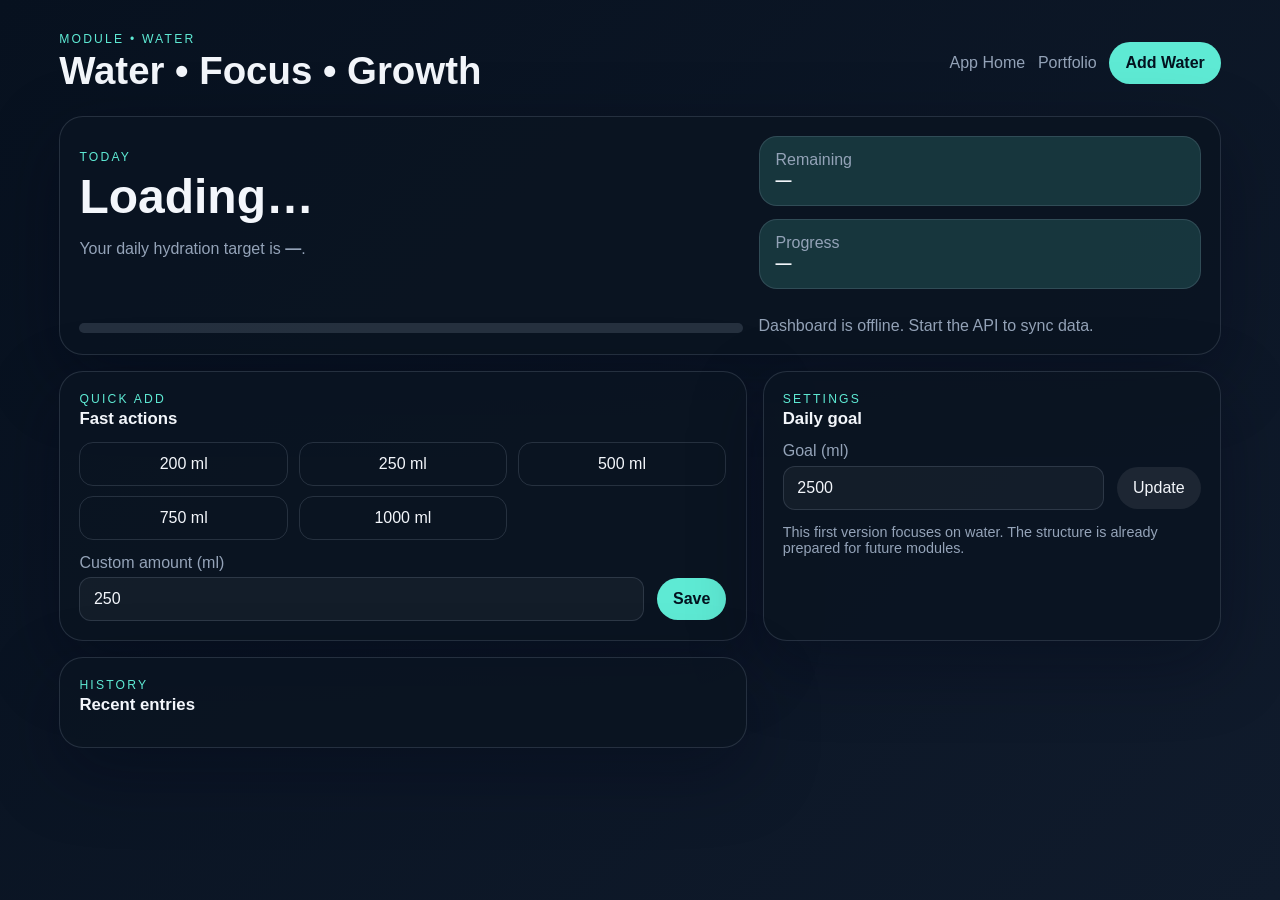
==== dashboard/index.html @ 53e7ea46 "n" ====
<!DOCTYPE html>
<html lang="en">
  <head>
    <meta charset="UTF-8" />
    <meta name="viewport" content="width=device-width, initial-scale=1.0" />
    <title>Water Module | Francisco Samagaio</title>
    <meta name="description" content="A modular personal app module for water tracking and future life metrics." />
    <link rel="stylesheet" href="./styles.css" />
  </head>
  <body>
    <div class="app-shell">
      <header class="topbar">
        <div>
          <p class="eyebrow">Module • Water</p>
          <h1>Water • Focus • Growth</h1>
        </div>
        <div class="topbar-actions">
          <a class="ghost-link" href="../app/">App Home</a>
          <a class="ghost-link" href="../index.html">Portfolio</a>
          <button class="btn btn-primary" id="openModalBtn">Add Water</button>
        </div>
      </header>

      <main class="dashboard-grid">
        <section class="card hero-card">
          <div class="hero-copy">
            <p class="eyebrow">Today</p>
            <h2 id="todayTotal">0 ml</h2>
            <p class="muted">Your daily hydration target is <strong id="goalValue">2500 ml</strong>.</p>
          </div>
          <div class="hero-stats">
            <div>
              <span class="stat-label">Remaining</span>
              <strong id="remainingValue">2500 ml</strong>
            </div>
            <div>
              <span class="stat-label">Progress</span>
              <strong id="percentageValue">0%</strong>
            </div>
          </div>
          <div class="progress-track" aria-label="Water progress">
            <div class="progress-fill" id="progressFill"></div>
          </div>
          <div class="hero-footer">
            <span id="latestEntry">No entries yet.</span>
          </div>
        </section>

        <section class="card">
          <div class="card-header">
            <div>
              <p class="eyebrow">Quick Add</p>
              <h3>Fast actions</h3>
            </div>
          </div>
          <div class="quick-actions" id="quickActions"></div>
          <div class="manual-entry">
            <label for="manualAmount">Custom amount (ml)</label>
            <div class="manual-row">
              <input id="manualAmount" type="number" min="50" step="50" value="250" />
              <button class="btn btn-primary" id="saveManualBtn">Save</button>
            </div>
          </div>
        </section>

        <section class="card">
          <div class="card-header">
            <div>
              <p class="eyebrow">Settings</p>
              <h3>Daily goal</h3>
            </div>
          </div>
          <label for="goalInput">Goal (ml)</label>
          <div class="manual-row">
            <input id="goalInput" type="number" min="500" step="100" value="2500" />
            <button class="btn btn-secondary" id="saveGoalBtn">Update</button>
          </div>
          <p class="muted small">This first version focuses on water. The structure is already prepared for future modules.</p>
        </section>

        <section class="card history-card">
          <div class="card-header">
            <div>
              <p class="eyebrow">History</p>
              <h3>Recent entries</h3>
            </div>
          </div>
          <ul class="history-list" id="historyList"></ul>
        </section>
      </main>
    </div>

    <div class="modal-backdrop hidden" id="modalBackdrop">
      <div class="modal" role="dialog" aria-modal="true" aria-labelledby="modalTitle">
        <div class="modal-header">
          <h3 id="modalTitle">Add water</h3>
          <button class="icon-btn" id="closeModalBtn" aria-label="Close modal">×</button>
        </div>
        <p class="muted">Choose a predefined amount or enter a custom value.</p>
        <div class="quick-actions modal-actions" id="modalQuickActions"></div>
        <div class="manual-entry">
          <label for="modalManualAmount">Amount (ml)</label>
          <div class="manual-row">
            <input id="modalManualAmount" type="number" min="50" step="50" value="250" />
            <button class="btn btn-primary" id="confirmModalBtn">Add</button>
          </div>
        </div>
      </div>
    </div>

    <script src="./app.js"></script>
  </body>
</html>
---- dashboard/styles.css ----
:root {
  color-scheme: dark;
  --bg: #07111f;
  --bg-alt: #101b2c;
  --card: rgba(10, 20, 34, 0.9);
  --text: #f3f6fb;
  --muted: #94a3b8;
  --accent: #5eead4;
  --accent-soft: rgba(94, 234, 212, 0.16);
  --border: rgba(148, 163, 184, 0.2);
  --shadow: 0 24px 70px rgba(2, 6, 23, 0.35);
}

* { box-sizing: border-box; }
body {
  margin: 0;
  font-family: Inter, -apple-system, BlinkMacSystemFont, "Segoe UI", sans-serif;
  background: linear-gradient(135deg, var(--bg) 0%, var(--bg-alt) 100%);
  color: var(--text);
  min-height: 100vh;
}

a { color: inherit; text-decoration: none; }
button, input { font: inherit; }

.app-shell { max-width: 1200px; margin: 0 auto; padding: 2rem 1.2rem 3rem; }
.topbar { display: flex; justify-content: space-between; align-items: center; gap: 1rem; margin-bottom: 1.4rem; }
.topbar h1 { font-size: clamp(1.7rem, 3vw, 2.4rem); margin: 0.2rem 0 0; }
.eyebrow { text-transform: uppercase; letter-spacing: 0.18em; font-size: 0.76rem; color: var(--accent); margin: 0; }
.topbar-actions, .manual-row { display: flex; gap: 0.8rem; align-items: center; }
.ghost-link { color: var(--muted); }
.dashboard-grid { display: grid; grid-template-columns: 1.2fr 0.8fr; gap: 1rem; }
.card {
  background: var(--card);
  border: 1px solid var(--border);
  border-radius: 24px;
  padding: 1.2rem;
  box-shadow: var(--shadow);
}
.hero-card { grid-column: span 2; display: grid; grid-template-columns: 1.2fr 0.8fr; gap: 1rem; align-items: center; }
.hero-card h2 { font-size: clamp(2rem, 4vw, 3rem); margin: 0.35rem 0 0.35rem; }
.muted { color: var(--muted); }
.small { font-size: 0.9rem; }
.hero-stats { display: grid; gap: 0.8rem; }
.hero-stats > div { background: var(--accent-soft); border: 1px solid var(--border); border-radius: 18px; padding: 0.9rem 1rem; }
.stat-label { display: block; color: var(--muted); margin-bottom: 0.2rem; }
.progress-track { height: 10px; border-radius: 999px; background: rgba(148,163,184,0.2); overflow: hidden; margin-top: 1rem; }
.progress-fill { height: 100%; width: 0%; background: linear-gradient(90deg, var(--accent), #7dd3fc); transition: width 220ms ease; }
.hero-footer { margin-top: 0.8rem; color: var(--muted); }
.card-header { display: flex; justify-content: space-between; align-items: flex-start; margin-bottom: 0.8rem; }
.card h3 { margin: 0.2rem 0 0; font-size: 1.05rem; }
.quick-actions { display: grid; grid-template-columns: repeat(3, minmax(0, 1fr)); gap: 0.65rem; }
.quick-btn { border: 1px solid var(--border); background: transparent; color: var(--text); border-radius: 14px; padding: 0.75rem; cursor: pointer; }
.quick-btn:hover, .quick-btn:focus-visible { background: var(--accent-soft); border-color: var(--accent); }
.btn { border: none; border-radius: 999px; padding: 0.75rem 1rem; cursor: pointer; }
.btn-primary { background: var(--accent); color: #03121f; font-weight: 700; }
.btn-secondary { background: rgba(255,255,255,0.08); color: var(--text); }
.icon-btn { border: none; background: transparent; color: var(--muted); font-size: 1.4rem; cursor: pointer; }
label { display: block; margin: 0.85rem 0 0.35rem; color: var(--muted); }
input { width: 100%; border: 1px solid var(--border); border-radius: 12px; background: rgba(255,255,255,0.04); color: var(--text); padding: 0.75rem 0.85rem; }
.history-list { list-style: none; padding: 0; margin: 0; display: grid; gap: 0.7rem; }
.history-item { border: 1px solid var(--border); border-radius: 14px; padding: 0.75rem 0.85rem; display: flex; justify-content: space-between; gap: 1rem; align-items: center; }
.history-item strong { font-size: 1rem; }
.modal-backdrop { position: fixed; inset: 0; background: rgba(2,6,23,0.8); display: grid; place-items: center; padding: 1rem; }
.modal { width: min(480px, 100%); background: var(--card); border: 1px solid var(--border); border-radius: 24px; padding: 1.2rem; box-shadow: var(--shadow); }
.modal-header { display: flex; justify-content: space-between; align-items: center; margin-bottom: 0.5rem; }
.hidden { display: none; }
@media (max-width: 900px) {
  .dashboard-grid { grid-template-columns: 1fr; }
  .hero-card { grid-column: span 1; grid-template-columns: 1fr; }
}
@media (max-width: 640px) {
  .topbar { flex-direction: column; align-items: flex-start; }
  .quick-actions { grid-template-columns: repeat(2, minmax(0, 1fr)); }
}
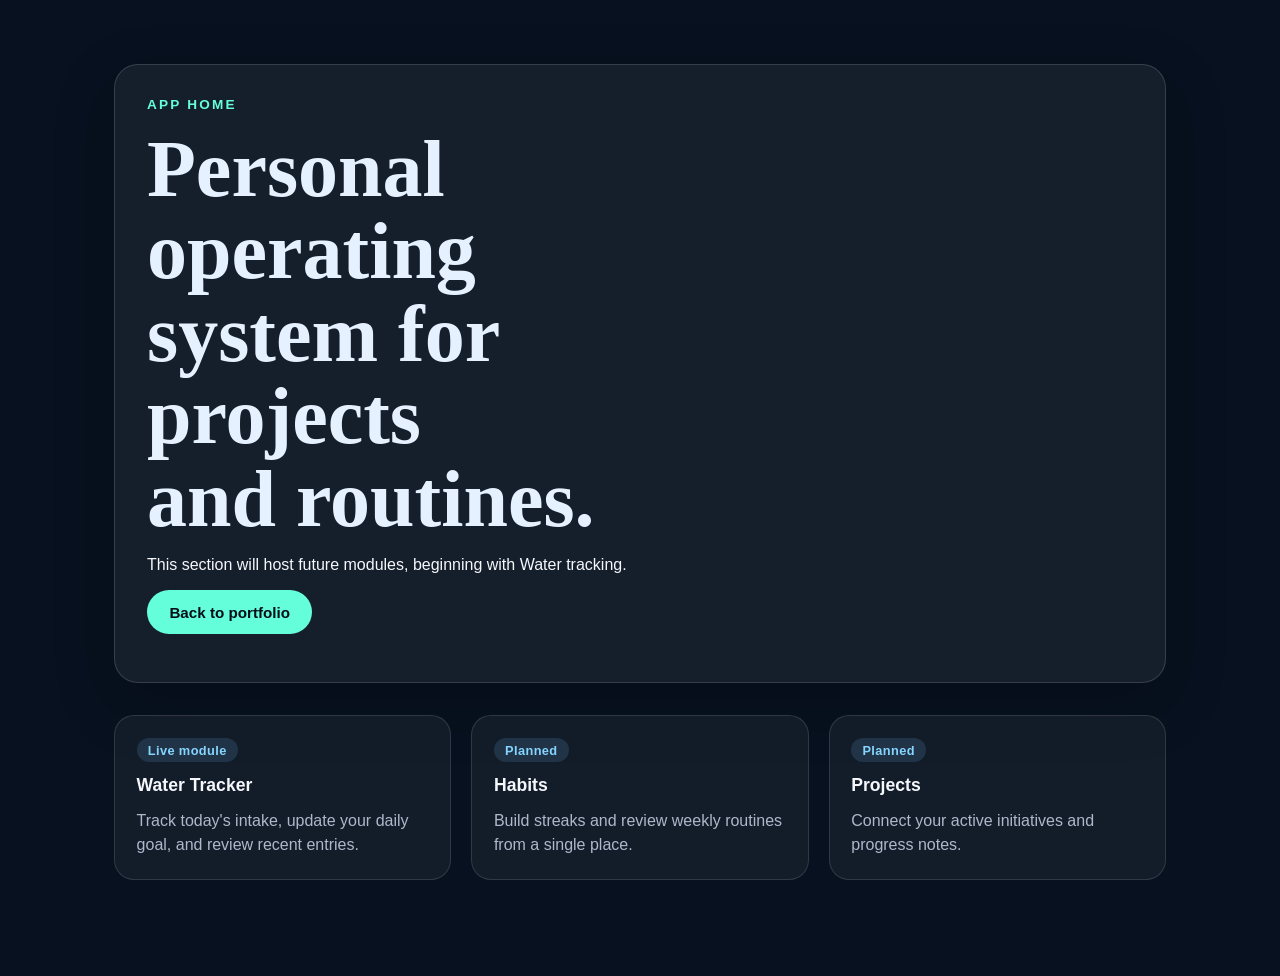
==== commit de335797: "bd" ====
--- a/dashboard/index.html
+++ b/dashboard/index.html
@@ -3,111 +3,105 @@
   <head>
     <meta charset="UTF-8" />
     <meta name="viewport" content="width=device-width, initial-scale=1.0" />
-    <title>Water Module | Francisco Samagaio</title>
-    <meta name="description" content="A modular personal app module for water tracking and future life metrics." />
-    <link rel="stylesheet" href="./styles.css" />
+    <title>App Home | Francisco Samagaio</title>
+    <meta name="description" content="A modular app home for personal projects and future modules." />
+    <link rel="stylesheet" href="../styles.css" />
+    <style>
+      body {
+        background: #07111f;
+        color: #f5f7fb;
+        min-height: 100vh;
+      }
+
+      .app-home {
+        max-width: 1100px;
+        margin: 0 auto;
+        padding: 4rem 1.5rem 6rem;
+      }
+
+      .hero-panel {
+        background: rgba(255, 255, 255, 0.06);
+        border: 1px solid rgba(255, 255, 255, 0.14);
+        border-radius: 24px;
+        padding: 2rem;
+        margin-bottom: 2rem;
+        box-shadow: 0 20px 60px rgba(0, 0, 0, 0.22);
+      }
+
+      .module-grid {
+        display: grid;
+        grid-template-columns: repeat(auto-fit, minmax(240px, 1fr));
+        gap: 1.25rem;
+      }
+
+      .module-card {
+        background: rgba(255, 255, 255, 0.05);
+        border: 1px solid rgba(255, 255, 255, 0.12);
+        border-radius: 20px;
+        padding: 1.35rem;
+        display: flex;
+        flex-direction: column;
+        gap: 0.8rem;
+        text-decoration: none;
+        color: inherit;
+        transition: transform 180ms ease, border-color 180ms ease;
+      }
+
+      .module-card:hover {
+        transform: translateY(-2px);
+        border-color: rgba(120, 190, 255, 0.55);
+      }
+
+      .module-card h3 {
+        margin: 0;
+        font-size: 1.1rem;
+      }
+
+      .module-card p {
+        margin: 0;
+        color: #aeb8cb;
+        line-height: 1.5;
+      }
+
+      .tag {
+        display: inline-flex;
+        align-self: flex-start;
+        padding: 0.3rem 0.7rem;
+        border-radius: 999px;
+        background: rgba(120, 190, 255, 0.14);
+        color: #86d5ff;
+        font-size: 0.8rem;
+        font-weight: 600;
+        letter-spacing: 0.03em;
+      }
+    </style>
   </head>
   <body>
-    <div class="app-shell">
-      <header class="topbar">
-        <div>
-          <p class="eyebrow">Module • Water</p>
-          <h1>Water • Focus • Growth</h1>
-        </div>
-        <div class="topbar-actions">
-          <a class="ghost-link" href="../app/">App Home</a>
-          <a class="ghost-link" href="../index.html">Portfolio</a>
-          <button class="btn btn-primary" id="openModalBtn">Add Water</button>
-        </div>
-      </header>
+    <main class="app-home">
+      <section class="hero-panel">
+        <p class="eyebrow">App Home</p>
+        <h1>Personal operating system for projects and routines.</h1>
+        <p>This section will host future modules, beginning with Water tracking.</p>
+        <p><a class="btn btn-solid" href="../index.html">Back to portfolio</a></p>
+      </section>
 
-      <main class="dashboard-grid">
-        <section class="card hero-card">
-          <div class="hero-copy">
-            <p class="eyebrow">Today</p>
-            <h2 id="todayTotal">0 ml</h2>
-            <p class="muted">Your daily hydration target is <strong id="goalValue">2500 ml</strong>.</p>
-          </div>
-          <div class="hero-stats">
-            <div>
-              <span class="stat-label">Remaining</span>
-              <strong id="remainingValue">2500 ml</strong>
-            </div>
-            <div>
-              <span class="stat-label">Progress</span>
-              <strong id="percentageValue">0%</strong>
-            </div>
-          </div>
-          <div class="progress-track" aria-label="Water progress">
-            <div class="progress-fill" id="progressFill"></div>
-          </div>
-          <div class="hero-footer">
-            <span id="latestEntry">No entries yet.</span>
-          </div>
-        </section>
-
-        <section class="card">
-          <div class="card-header">
-            <div>
-              <p class="eyebrow">Quick Add</p>
-              <h3>Fast actions</h3>
-            </div>
-          </div>
-          <div class="quick-actions" id="quickActions"></div>
-          <div class="manual-entry">
-            <label for="manualAmount">Custom amount (ml)</label>
-            <div class="manual-row">
-              <input id="manualAmount" type="number" min="50" step="50" value="250" />
-              <button class="btn btn-primary" id="saveManualBtn">Save</button>
-            </div>
-          </div>
-        </section>
-
-        <section class="card">
-          <div class="card-header">
-            <div>
-              <p class="eyebrow">Settings</p>
-              <h3>Daily goal</h3>
-            </div>
-          </div>
-          <label for="goalInput">Goal (ml)</label>
-          <div class="manual-row">
-            <input id="goalInput" type="number" min="500" step="100" value="2500" />
-            <button class="btn btn-secondary" id="saveGoalBtn">Update</button>
-          </div>
-          <p class="muted small">This first version focuses on water. The structure is already prepared for future modules.</p>
-        </section>
-
-        <section class="card history-card">
-          <div class="card-header">
-            <div>
-              <p class="eyebrow">History</p>
-              <h3>Recent entries</h3>
-            </div>
-          </div>
-          <ul class="history-list" id="historyList"></ul>
-        </section>
-      </main>
-    </div>
-
-    <div class="modal-backdrop hidden" id="modalBackdrop">
-      <div class="modal" role="dialog" aria-modal="true" aria-labelledby="modalTitle">
-        <div class="modal-header">
-          <h3 id="modalTitle">Add water</h3>
-          <button class="icon-btn" id="closeModalBtn" aria-label="Close modal">×</button>
-        </div>
-        <p class="muted">Choose a predefined amount or enter a custom value.</p>
-        <div class="quick-actions modal-actions" id="modalQuickActions"></div>
-        <div class="manual-entry">
-          <label for="modalManualAmount">Amount (ml)</label>
-          <div class="manual-row">
-            <input id="modalManualAmount" type="number" min="50" step="50" value="250" />
-            <button class="btn btn-primary" id="confirmModalBtn">Add</button>
-          </div>
-        </div>
-      </div>
-    </div>
-
-    <script src="./app.js"></script>
+      <section class="module-grid">
+        <a class="module-card" href="../water/">
+          <span class="tag">Live module</span>
+          <h3>Water Tracker</h3>
+          <p>Track today's intake, update your daily goal, and review recent entries.</p>
+        </a>
+        <a class="module-card" href="#">
+          <span class="tag">Planned</span>
+          <h3>Habits</h3>
+          <p>Build streaks and review weekly routines from a single place.</p>
+        </a>
+        <a class="module-card" href="#">
+          <span class="tag">Planned</span>
+          <h3>Projects</h3>
+          <p>Connect your active initiatives and progress notes.</p>
+        </a>
+      </section>
+    </main>
   </body>
 </html>
--- a/styles.css
+++ b/styles.css
@@ -0,0 +1,552 @@
+:root {
+  --bg: #0a192f;
+  --bg-alt: #020c1b;
+  --card: rgba(10, 25, 47, 0.88);
+  --text: #e6f1ff;
+  --muted: #a8b2d1;
+  --line: rgba(148, 163, 184, 0.18);
+  --accent: #64ffda;
+  --accent-soft: rgba(100, 255, 218, 0.12);
+  --shadow: 0 30px 70px rgba(2, 12, 27, 0.45);
+  --radius-lg: 28px;
+  --radius-md: 18px;
+  --brand-font: 'NTR', sans-serif;
+  --display-font: 'Libre Baskerville', serif;
+}
+
+* {
+  box-sizing: border-box;
+}
+
+html {
+  scroll-behavior: smooth;
+}
+
+body {
+  margin: 0;
+  font-family: var(--brand-font);
+  color: var(--text);
+  background:
+    radial-gradient(circle at 20% 10%, rgba(100, 255, 218, 0.1), transparent 25%),
+    radial-gradient(circle at 85% 5%, rgba(100, 255, 218, 0.08), transparent 20%),
+    linear-gradient(180deg, var(--bg) 0%, var(--bg-alt) 100%);
+  min-height: 100vh;
+}
+
+.noise {
+  position: fixed;
+  inset: 0;
+  pointer-events: none;
+  opacity: 0.18;
+  background-image: radial-gradient(rgba(255, 255, 255, 0.05) 0.6px, transparent 0.6px);
+  background-size: 3px 3px;
+}
+
+.container {
+  width: min(1120px, calc(100% - 2.4rem));
+  margin: 0 auto;
+}
+
+.site-header {
+  position: sticky;
+  top: 0;
+  z-index: 20;
+  backdrop-filter: blur(16px);
+  background: rgba(5, 11, 25, 0.9);
+  border-bottom: 1px solid rgba(255, 255, 255, 0.08);
+}
+
+.nav-wrap {
+  display: flex;
+  align-items: center;
+  justify-content: space-between;
+  gap: 1rem;
+  flex-wrap: wrap;
+  min-height: 72px;
+}
+
+.brand {
+  text-decoration: none;
+  color: var(--text);
+  font-weight: 700;
+  font-size: 1rem;
+  letter-spacing: 0.08em;
+}
+
+.nav {
+  display: flex;
+  gap: 1.3rem;
+  align-items: center;
+}
+
+.language-switcher {
+  display: flex;
+  align-items: center;
+  gap: 0.45rem;
+}
+
+.header-actions {
+  display: flex;
+  align-items: center;
+  gap: 1rem;
+}
+
+.lang-btn {
+  border: 1px solid rgba(255, 255, 255, 0.14);
+  background: transparent;
+  color: var(--muted);
+  padding: 0.58rem 0.85rem;
+  border-radius: 999px;
+  font-weight: 700;
+  font-size: 0.82rem;
+  cursor: pointer;
+  transition: all 200ms ease;
+}
+
+.lang-btn.active,
+.lang-btn:hover,
+.lang-btn:focus-visible {
+  background: rgba(100, 255, 218, 0.12);
+  color: var(--text);
+  border-color: transparent;
+}
+
+.nav a {
+  text-decoration: none;
+  color: var(--muted);
+  font-size: 0.95rem;
+  font-weight: 600;
+  transition: color 200ms ease;
+}
+
+.nav a:hover,
+.nav a:focus-visible {
+  color: var(--text);
+}
+
+.menu-toggle {
+  display: none;
+  border: 0;
+  background: transparent;
+  width: 40px;
+  height: 40px;
+  cursor: pointer;
+}
+
+.menu-toggle span {
+  display: block;
+  width: 20px;
+  height: 2px;
+  margin: 5px auto;
+  background: var(--text);
+  border-radius: 999px;
+}
+
+.hero {
+  padding: 7.4rem 0 5.2rem;
+  display: grid;
+  grid-template-columns: minmax(0, 1fr) clamp(240px, 28vw, 340px);
+  gap: 1.6rem 2.2rem;
+  align-items: end;
+}
+
+.hero-main {
+  min-width: 0;
+}
+
+.kicker {
+  margin: 0;
+  font-size: 0.85rem;
+  font-weight: 700;
+  letter-spacing: 0.14em;
+  text-transform: uppercase;
+  color: var(--accent);
+}
+
+h1,
+h2,
+h3 {
+  margin: 0;
+  text-wrap: balance;
+}
+
+h1 {
+  margin-top: 1rem;
+  font-family: var(--display-font);
+  font-weight: 700;
+  font-size: clamp(2.8rem, 7vw, 5rem);
+  line-height: 1.03;
+  max-width: 14ch;
+  color: var(--text);
+}
+
+.hero-copy {
+  margin-top: 1.2rem;
+  max-width: 58ch;
+  color: var(--muted);
+  font-size: clamp(1.02rem, 1.8vw, 1.22rem);
+  line-height: 1.72;
+}
+
+.natixis-text,
+.fraunhofer-text {
+  color: var(--accent);
+  font-weight: 700;
+}
+
+.hero-actions {
+  margin-top: 2rem;
+  display: flex;
+  flex-wrap: wrap;
+  gap: 0.85rem;
+}
+
+.hero-photo-wrap {
+  margin: 0;
+  width: 100%;
+  aspect-ratio: 1 / 1;
+  border-radius: 32px;
+  overflow: hidden;
+  border: 1px solid rgba(255, 255, 255, 0.08);
+  box-shadow: 0 40px 120px rgba(0, 0, 0, 0.35);
+}
+
+.hero-photo {
+  width: 100%;
+  height: 100%;
+  display: block;
+  object-fit: cover;
+  object-position: center 24%;
+  transform: scale(1.05);
+}
+
+.btn {
+  display: inline-flex;
+  align-items: center;
+  justify-content: center;
+  text-decoration: none;
+  border-radius: 999px;
+  padding: 0.85rem 1.4rem;
+  font-weight: 700;
+  font-size: 0.95rem;
+}
+
+.btn-solid {
+  background: var(--accent);
+  color: var(--bg-alt);
+}
+
+.btn-ghost {
+  background: transparent;
+  border: 1px solid rgba(100, 255, 218, 0.22);
+  color: var(--text);
+}
+
+.section {
+  padding: 3rem 0 4.5rem;
+}
+
+.section-head {
+  margin-bottom: 1.8rem;
+  display: flex;
+  flex-wrap: wrap;
+  align-items: flex-end;
+  gap: 1rem;
+}
+
+.eyebrow {
+  margin: 0;
+  font-size: 0.85rem;
+  font-weight: 700;
+  text-transform: uppercase;
+  letter-spacing: 0.16em;
+  color: var(--accent);
+}
+
+h2 {
+  margin-top: 0.5rem;
+  font-family: var(--display-font);
+  font-size: clamp(2rem, 4vw, 3.6rem);
+  line-height: 1.08;
+  color: var(--text);
+}
+
+.glass-card,
+.project-card,
+.contact-card,
+.timeline-content {
+  border: 1px solid rgba(255, 255, 255, 0.08);
+  border-radius: var(--radius-md);
+  background: rgba(10, 25, 47, 0.92);
+  box-shadow: var(--shadow);
+  backdrop-filter: blur(16px);
+}
+
+.profile-grid {
+  display: grid;
+  grid-template-columns: 1.4fr 1fr;
+  gap: 1.3rem;
+}
+
+.profile-main,
+.profile-side {
+  padding: 1.6rem;
+}
+
+.profile-main p,
+.project-card p,
+.timeline-content p,
+.contact-card p {
+  margin: 0;
+  color: var(--muted);
+  line-height: 1.78;
+}
+
+.profile-main p + p {
+  margin-top: 1.2rem;
+}
+
+.profile-side h3 {
+  font-size: 0.95rem;
+  text-transform: uppercase;
+  letter-spacing: 0.12em;
+  color: var(--text);
+}
+
+.profile-side ul {
+  margin: 0.9rem 0 1.3rem;
+  padding-left: 1.1rem;
+  color: var(--muted);
+  display: grid;
+  gap: 0.55rem;
+}
+
+.project-grid {
+  display: grid;
+  grid-template-columns: repeat(3, minmax(0, 1fr));
+  gap: 1rem;
+}
+
+.project-card {
+  padding: 1.6rem;
+}
+
+.project-card h3 {
+  font-size: 1.08rem;
+  line-height: 1.35;
+  margin-bottom: 0.75rem;
+}
+
+.project-card span {
+  margin-top: 1rem;
+  display: inline-block;
+  font-size: 0.86rem;
+  color: var(--accent);
+  font-weight: 700;
+}
+
+.timeline {
+  position: relative;
+  display: grid;
+  gap: 1rem;
+}
+
+.timeline::before {
+  content: "";
+  position: absolute;
+  left: 8px;
+  top: 8px;
+  bottom: 8px;
+  width: 2px;
+  background: rgba(100, 255, 218, 0.2);
+}
+
+.timeline-item {
+  display: grid;
+  grid-template-columns: 1rem 1fr;
+  gap: 1rem;
+  position: relative;
+}
+
+.timeline-dot {
+  width: 14px;
+  height: 14px;
+  border-radius: 50%;
+  background: var(--accent);
+  margin-top: 1.2rem;
+}
+
+.timeline-content {
+  padding: 1.6rem;
+}
+
+.timeline-content h3 {
+  font-size: 1.05rem;
+  color: var(--text);
+}
+
+.meta {
+  margin: 0.3rem 0 0.9rem;
+  font-size: 0.92rem;
+  color: var(--accent);
+  font-weight: 700;
+}
+
+.contact-card {
+  padding: 1.6rem;
+}
+
+.contact-links {
+  margin-top: 1rem;
+  display: grid;
+  gap: 0.85rem;
+}
+
+.contact-links a {
+  display: inline-flex;
+  align-items: center;
+  gap: 0.8rem;
+  color: var(--text);
+  text-decoration: none;
+  font-weight: 600;
+}
+
+.contact-links a:hover,
+.contact-links a:focus-visible {
+  color: var(--accent);
+}
+
+.contact-links svg {
+  width: 18px;
+  height: 18px;
+  flex: 0 0 auto;
+}
+
+.site-footer {
+  padding: 2rem 0 3rem;
+  color: var(--muted);
+  font-size: 0.95rem;
+}
+
+.reveal {
+  opacity: 0;
+  transform: translateY(24px);
+  transition: opacity 700ms ease, transform 700ms ease;
+}
+
+.reveal.in-view {
+  opacity: 1;
+  transform: translateY(0);
+}
+
+@media (max-width: 980px) {
+  .project-grid {
+    grid-template-columns: 1fr;
+  }
+
+  .profile-grid {
+    grid-template-columns: 1fr;
+  }
+}
+
+@media (max-width: 760px) {
+  .menu-toggle {
+    display: block;
+  }
+
+  .nav {
+    position: fixed;
+    left: 1rem;
+    right: 1rem;
+    top: 76px;
+    border: 1px solid rgba(255, 255, 255, 0.08);
+    border-radius: 14px;
+    background: rgba(10, 25, 47, 0.96);
+    backdrop-filter: blur(14px);
+    padding: 0.8rem;
+    display: grid;
+    gap: 0.4rem;
+    opacity: 0;
+    pointer-events: none;
+    transform: translateY(-8px);
+    transition: all 250ms ease;
+  }
+
+  .nav a {
+    color: var(--text);
+  }
+
+  .nav.open {
+    opacity: 1;
+    pointer-events: auto;
+    transform: translateY(0);
+  }
+
+  h1 {
+    max-width: 100%;
+  }
+
+  .hero {
+    grid-template-columns: 1fr;
+    padding-top: 5.4rem;
+  }
+
+  .hero-photo-wrap {
+    width: clamp(170px, 52vw, 260px);
+  }
+}
+
+@media (prefers-reduced-motion: reduce) {
+  html {
+    scroll-behavior: auto;
+  }
+
+  .reveal {
+    opacity: 1;
+    transform: none;
+    transition: none;
+  }
+}
+
+/* Projects / repos layout */
+.projects-grid {
+  display: grid;
+  grid-template-columns: repeat(auto-fit, minmax(260px, 1fr));
+  gap: 1rem;
+  margin-top: 2rem;
+}
+
+.repo-card {
+  padding: 1.4rem;
+  border: 1px solid rgba(255, 255, 255, 0.08);
+  border-radius: var(--radius-md);
+  background: rgba(10, 25, 47, 0.92);
+  box-shadow: var(--shadow);
+}
+
+.repo-card:hover {
+  transform: translateY(-4px);
+  transition: transform 200ms ease;
+}
+
+.repo-card h3 {
+  margin: 0 0 0.4rem 0;
+  font-size: 1.06rem;
+}
+
+.repo-card h3 a {
+  color: var(--text);
+  text-decoration: none;
+}
+
+.repo-desc {
+  color: var(--muted);
+  margin: 0.4rem 0;
+}
+
+.repo-card .meta {
+  color: var(--accent);
+  font-size: 0.9rem;
+  margin-top: 0.8rem;
+}
+
